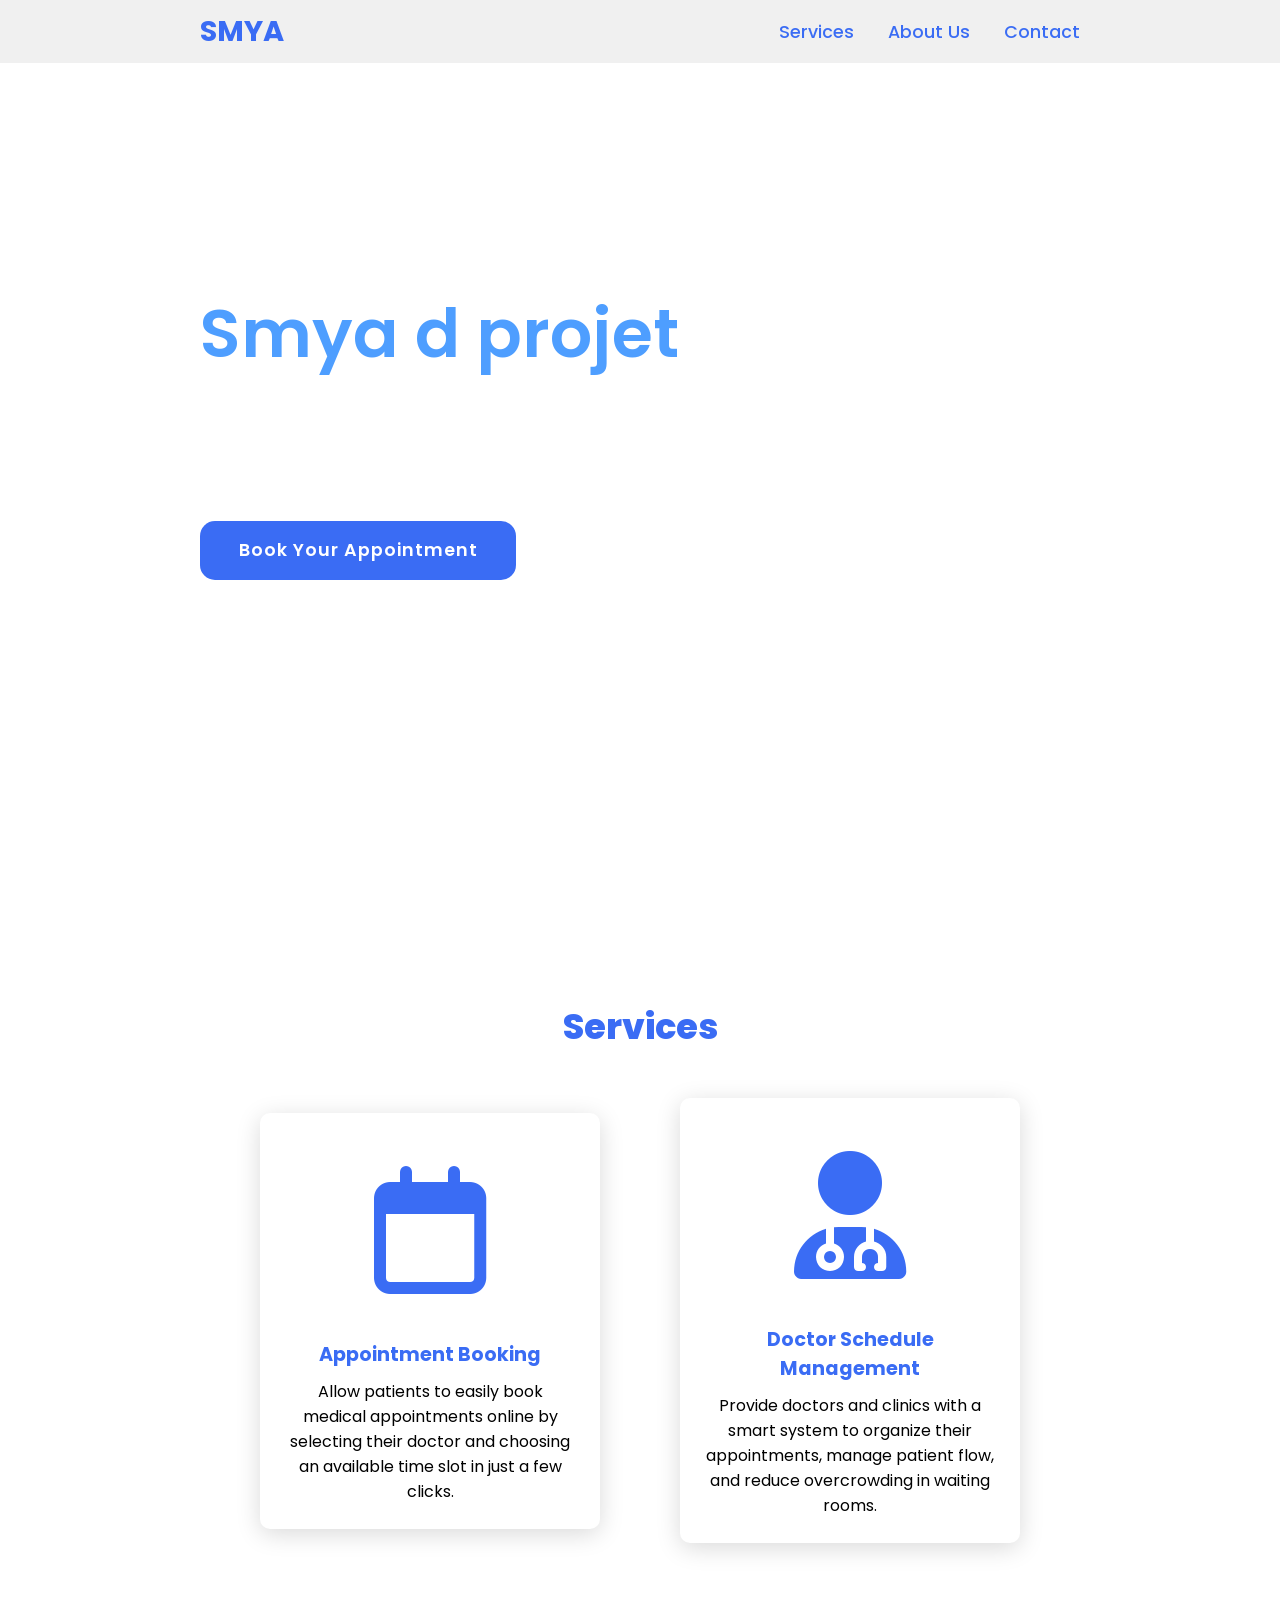
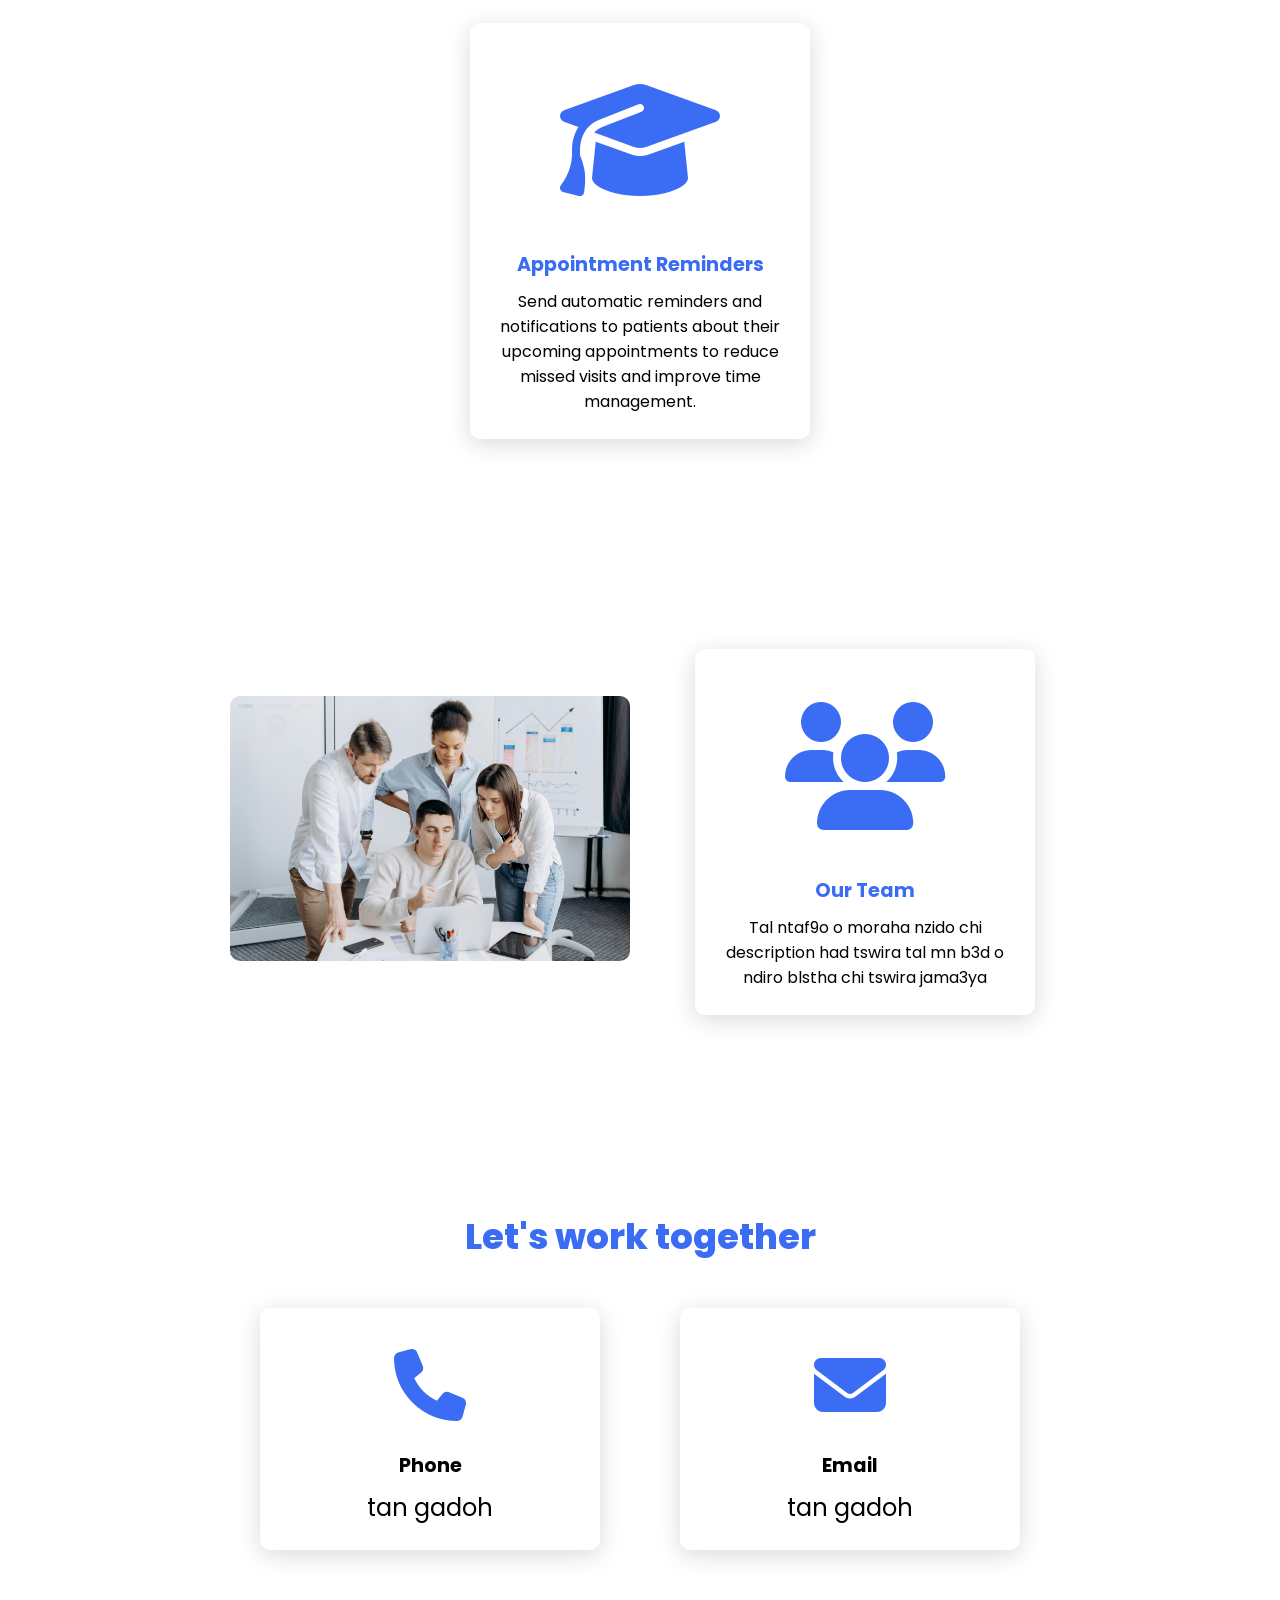
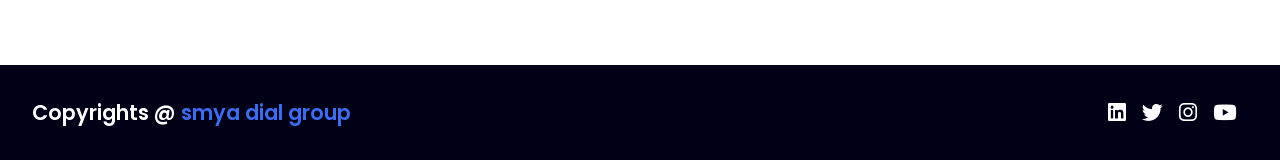
==== index.html @ 013636b7 "first commit" ====
<!DOCTYPE html>
<html lang="en">
<head>
    <meta charset="UTF-8">
    <meta http-equiv="X-UA-Compatible" content="IE=edge">
    <meta name="viewport" content="width=device-width, initial-scale=1.0">
    <link rel="stylesheet" href="https://cdnjs.cloudflare.com/ajax/libs/font-awesome/6.5.0/css/all.min.css">
    <link rel="stylesheet" href="css/style.css">
    <title>Ma3arfch Smya</title>
</head>
<body>

    <header>
        <a href="#" class="logo">Smya</a>
        <nav class="navigation">
            <a href="#services">Services</a>
            <a href="#about-us">About Us</a>
            <a href="#contact">Contact</a>
        </nav>
    </header>


    <section class="main">
        <div>
            <h2>Hello, Welcome to<br><span>Smya d projet</span></h2>
            <h3>Book doctor appointments easily and avoid long waiting times</h3>
            <a href="users.html" class="main-btn">Book Your Appointment</a>
            <div class="social-icons">
                <a href="#"><i class="fab fa-linkedin"></i></a>
                <a href="#"><i class="fab fa-twitter"></i></a>
                <a href="#"><i class="fab fa-instagram"></i></a>
                <a href="#"><i class="fab fa-youtube"></i></a>
            </div>
        </div>
    </section>

    <section class="cards" id="services">
        <h2 class="title">Services</h2>
        <div class="content">
            <div class="card">
                <div class="icon">
                    <i class="fa-regular fa-calendar"></i>
                </div>
                <div class="info">
                    <h3>Appointment Booking</h3>
                    <p>Allow patients to easily book medical appointments online by selecting their doctor and choosing an available time slot in just a few clicks.</p>
                </div>
            </div>
            <div class="card">
                <div class="icon">
                    <i class="fa-solid fa-user-doctor"></i>
                </div>
                <div class="info">
                    <h3>Doctor Schedule Management</h3>
                    <p>Provide doctors and clinics with a smart system to organize their appointments, manage patient flow, and reduce overcrowding in waiting rooms.</p>
                </div>
            </div>
            <div class="card">
                <div class="icon">
                    <i class="fas fa-graduation-cap"></i>
                </div>
                <div class="info">
                    <h3>Appointment Reminders</h3>
                    <p>Send automatic reminders and notifications to patients about their upcoming appointments to reduce missed visits and improve time management.</p>
                </div>
            </div>
        </div>
    </section>

    <section class="about-us" id="about-us">
    <div class="content">
        <div class="project-card">
            <div class="project-image">
                <img src="images/team_photo.jpg" alt="Our Team">
            </div>
        </div>
        <div class="card">
            <div class="icon">
                <i class="fa-solid fa-users"></i>
            </div>
            <div class="info">
                <h3>Our Team</h3>
                <p>
                    Tal ntaf9o o moraha nzido chi description
                    had tswira tal mn b3d o ndiro blstha chi tswira jama3ya
                </p>
            </div>
        </div>

    </div>

</section>

    <section class="cards contact" id="contact">
        <h2 class="title">Let's work together</h2>
        <div class="content">
            <div class="card">
                <div class="icon">
                    <i class="fas fa-phone"></i>
                </div>
                <div class="info">
                    <h3>Phone</h3>
                    <p>tan gadoh</p>
                </div>
            </div>
            <div class="card">
                <div class="icon">
                    <i class="fas fa-envelope"></i>
                </div>
                <div class="info">
                    <h3>Email</h3>
                    <p>tan gadoh</p>
                </div>
            </div>
        </div>
    </section>
    
    <footer class="footer">
        <p class="footer-title">Copyrights @ <span>smya dial group</span></p>
        <div class="social-icons">
            <a href="#"><i class="fab fa-linkedin"></i></a>
            <a href="#"><i class="fab fa-twitter"></i></a>
            <a href="#"><i class="fab fa-instagram"></i></a>
            <a href="#"><i class="fab fa-youtube"></i></a>
        </div>
    </footer>

</body>
</html>
---- css/style.css ----
@import url('https://fonts.googleapis.com/css2?family=Poppins:ital,wght@0,100;0,200;0,300;0,400;0,500;0,600;0,700;0,800;0,900;1,100;1,200;1,300;1,400;1,500;1,600;1,700;1,800;1,900&display=swap');

*{
    font-family: 'Poppins', sans-serif;
    margin: 0;
    padding: 0;
    box-sizing: border-box;
    scroll-behavior: smooth; 
}


header {
    background-color: #f0f0f0;
    width: 100%;
    position: fixed;
    z-index: 999;
    display: flex;
    justify-content: space-between;
    align-items: center;
    padding: 10px 200px ;
}

.logo{
    text-decoration: none;
    color: #3a6cf4;
    text-transform: uppercase;
    font-weight: 700;
    font-size: 1.8em;
}

.navigation a{
    color: #3a6cf4;
    text-decoration: none;
    font-size: 1.1em;
    font-weight: 500;
    padding-left: 30px;
}

.navigation a:hover{
    color: #601cfc;
}

section {
    padding: 100px 200px;
}

.main {
    width: 100%;
    min-height: 100vh;
    display: flex;
    align-items: center;
    background: url(images/hospital_photo.jpg) no-repeat;
    background-size: cover;
    background-position: center;
    background-attachment: fixed;
}

.main h2 {
    color: #fff;
    font-size: 1.4em;
    font-weight: 500;
}

.main h2 span {
    display: inline-block;
    margin-top: 10px;
    color: #4e9eff;
    font-size: 3em;
    font-weight: 600;
}

.main h3 {
    color: #fff;
    font-size: 2em;
    font-weight: 700;
    letter-spacing: 1px;
    margin-top: 10px;
    margin-bottom: 30px;
}

.main-btn {
    color: #fff;
    background-color: #3a6cf4;
    text-decoration: none;
    font-size: 1.1em;
    font-weight: 600;
    display: inline-block;
    padding: 0.9375em 2.1875em;
    letter-spacing: 1px;
    border-radius: 15px;
    margin-bottom: 40px;
    transition: 0.7s ease;
}

.main-btn:hover {
    background-color: #0a49f6;
    transform: scale(1.1);
}

.social-icons a {
    color: #fff;
    font-size: 1.7em;
    padding-right: 30px;
}

.title {
    display: flex;
    justify-content: center;
    color: #3a6cf4;
    font-size: 2.2em;
    font-weight: 800;
    margin-bottom: 30px;
}

.content {
    display: flex;
    justify-content: center;
    flex-direction: row;
    flex-wrap: wrap;
}

.card {
    background-color: #fff;
    width: 21.25em;
    box-shadow: 0 5px 25px rgba(1 1 1 / 15%);
    border-radius: 10px;
    padding: 25px;
    margin: 15px;
    transition: 0.7s ease;
}

.card:hover {
    transform: scale(1.1);
}

.card .icon {
    color: #3a6cf4;
    font-size: 8em;
    text-align: center;
}

.info {
    text-align: center;
}

.info h3{
    color: #3a6cf4;
    font-size: 1.2em;
    font-weight: 700;
    margin: 10px;
}

.about-us{
    padding: 80px 100px;
}

.content{
    display: flex;
    align-items: center;
    justify-content: center;
    gap: 50px;
}

.project-image img{
    width: 400px;
    border-radius: 10px;
}

.contact .icon{
    font-size: 4.5em;
}

.contact .info h3 {
    color: #000;
}

.contact .info p {
    font-size: 1.5em;
}

.footer {
    background-color: #000016;
    color: #fff;
    padding: 2em;
    display: flex;
    justify-content: space-between;
}

.footer-title {
    font-size: 1.3em;
    font-weight: 600;
}

.footer-title span {
    color: #3a6cf4;
}

.footer .social-icons a{
    font-size: 1.3em;
    padding: 0 12px 0 0;
}

@media (max-width:1023px){
    header{
        padding: 12px 20px;
        flex-wrap: wrap;
    }

    .navigation a{
        padding-left: 10px;
        font-size: 1em;
    }

    .title{
        font-size: 1.8em;
    }

    section{
        padding: 60px 20px;
    }

    /* Main Section */
    .main {
        background-attachment: scroll; /* Fixed background can break on tablets */
        min-height: 70vh;
    }

    .main h2 {
        font-size: 1.2em;
    }

    .main h2 span {
        font-size: 2.2em;
    }

    .main h3 {
        font-size: 1.6em;
    }

    .main-btn {
        padding: 0.8em 1.8em;
        font-size: 1em;
    }

    .social-icons a {
        font-size: 1.5em;
        padding-right: 15px;
    }

    /* Cards */
    .content {
        flex-direction: column;
        align-items: center;
        gap: 25px;
    }

    .card {
        width: 90%;
        max-width: 400px;
    }

    /* About Us */
    .about-us .content {
        flex-direction: column;
        align-items: center;
    }

    .project-image img {
        width: 100%;
        max-width: 350px;
    }
}

@media (max-width:641px){
    body{
        font-size: 14px;
    }

    .main h2 {
        font-size: 1em;
    }

    .main h2 span {
        font-size: 1.8em;
    }

    .main h3 {
        font-size: 1.2em;
    }

    .main-btn {
        font-size: 0.95em;
        padding: 0.7em 1.5em;
    }

    .card .icon {
        font-size: 6em;
    }

    .contact .icon {
        font-size: 3.5em;
    }

    .footer {
        flex-direction: column;
        gap: 20px;
        text-align: center;
    }
}

@media (max-width:480px){
    .main {
        min-height: 60vh;
        padding: 0 10px;
    }

    .main h2 {
        font-size: 0.9em;
    }

    .main h2 span {
        font-size: 1.6em;
    }

    .main h3 {
        font-size: 1.1em;
    }

    .main-btn {
        font-size: 0.9em;
        padding: 0.6em 1.2em;
    }

    .card {
        padding: 20px;
    }
}
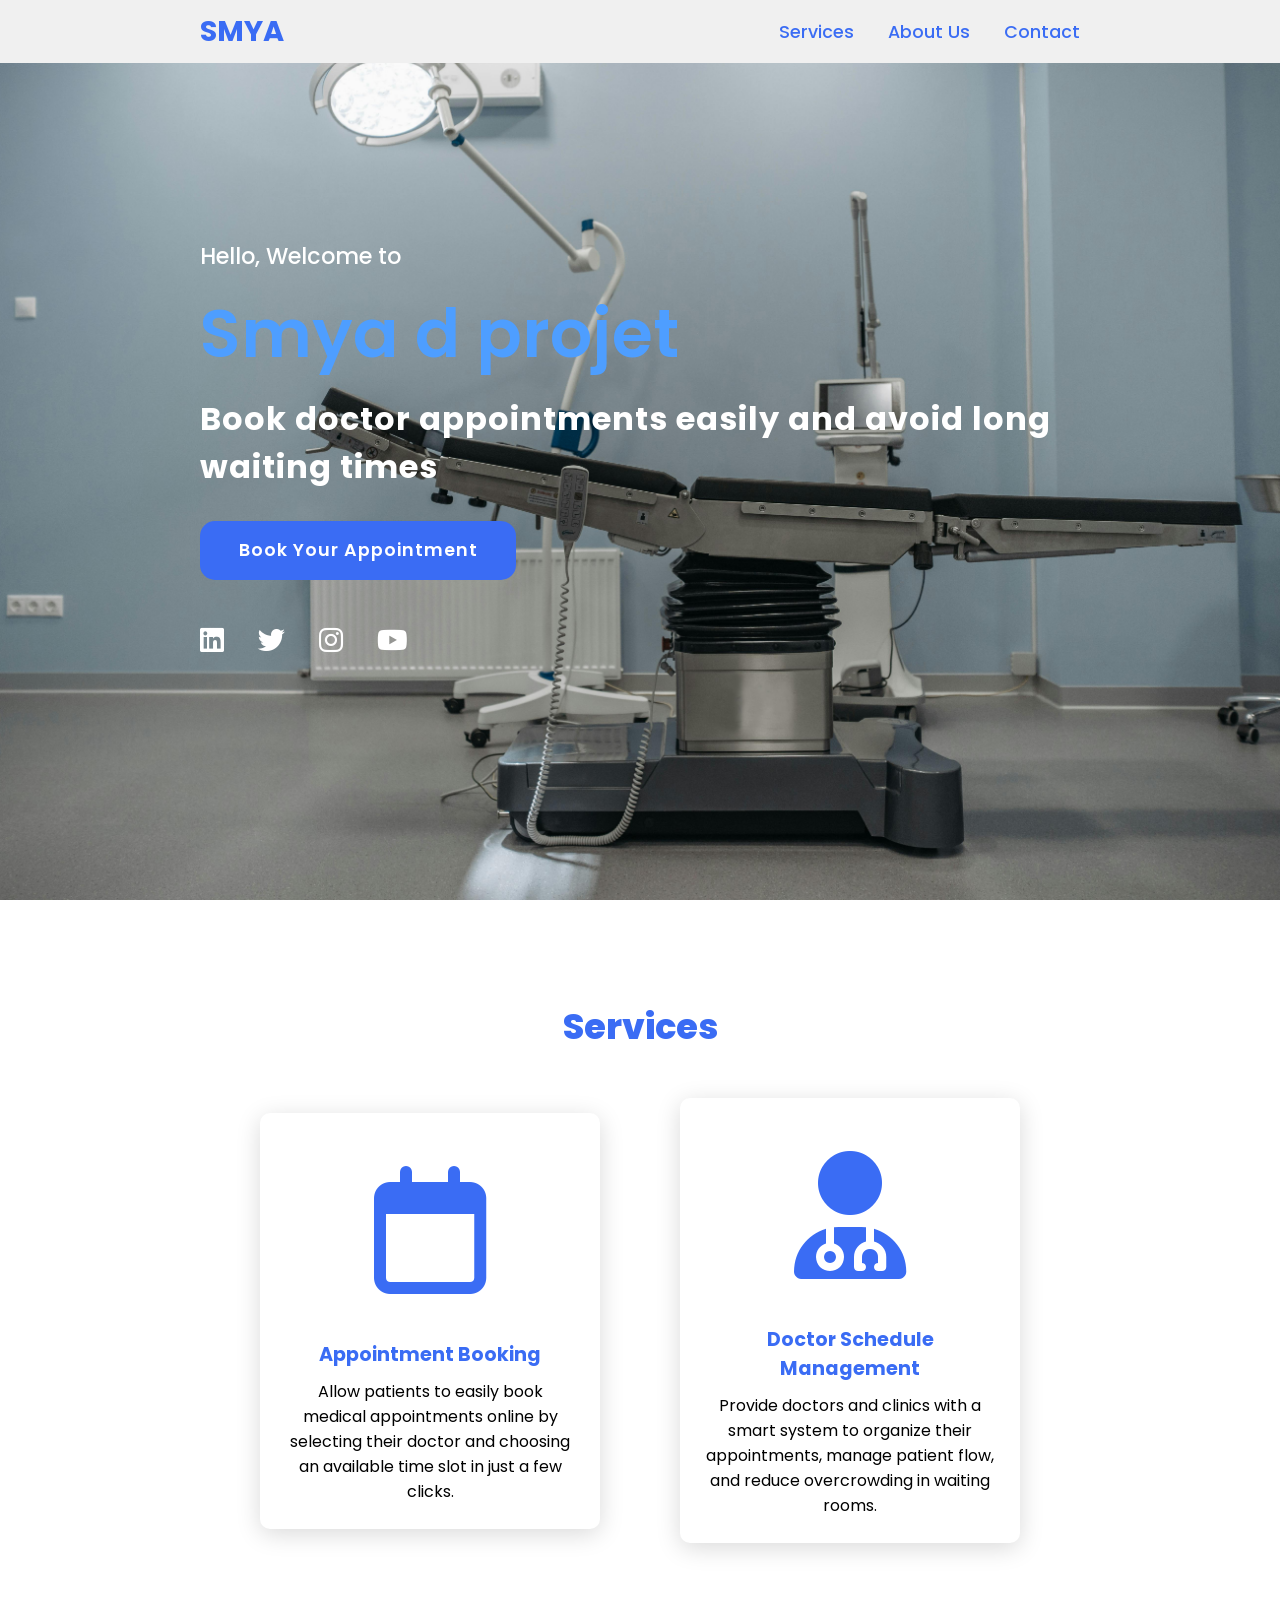
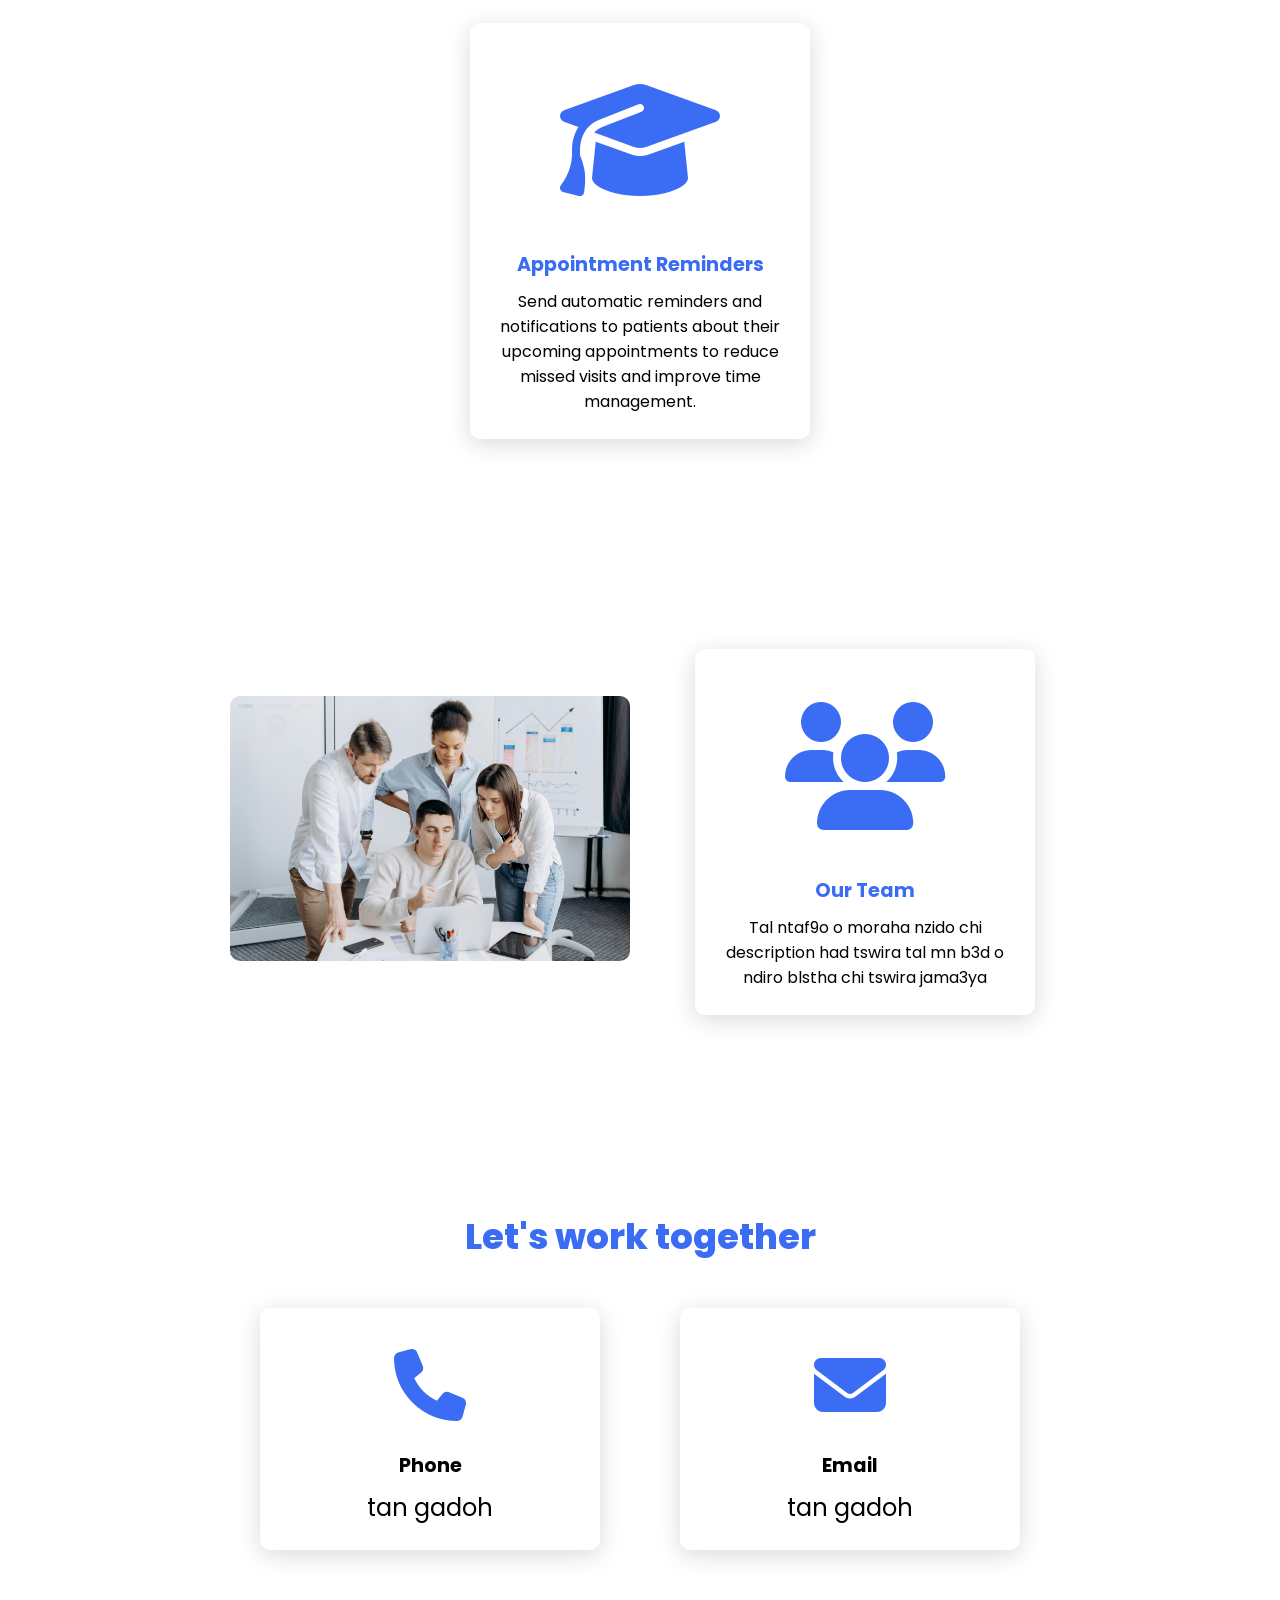
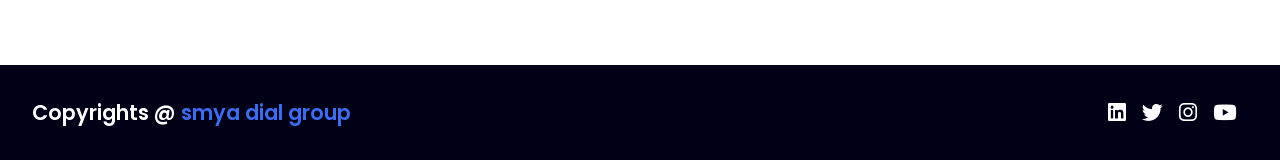
==== commit e3073eae: "Structure" ====
--- a/index.html
+++ b/index.html
@@ -5,7 +5,7 @@
     <meta http-equiv="X-UA-Compatible" content="IE=edge">
     <meta name="viewport" content="width=device-width, initial-scale=1.0">
     <link rel="stylesheet" href="https://cdnjs.cloudflare.com/ajax/libs/font-awesome/6.5.0/css/all.min.css">
-    <link rel="stylesheet" href="css/style.css">
+    <link rel="stylesheet" href="style.css">
     <title>Ma3arfch Smya</title>
 </head>
 <body>
--- a/style.css
+++ b/style.css
@@ -0,0 +1,337 @@
+@import url('https://fonts.googleapis.com/css2?family=Poppins:ital,wght@0,100;0,200;0,300;0,400;0,500;0,600;0,700;0,800;0,900;1,100;1,200;1,300;1,400;1,500;1,600;1,700;1,800;1,900&display=swap');
+
+*{
+    font-family: 'Poppins', sans-serif;
+    margin: 0;
+    padding: 0;
+    box-sizing: border-box;
+    scroll-behavior: smooth; 
+}
+
+
+header {
+    background-color: #f0f0f0;
+    width: 100%;
+    position: fixed;
+    z-index: 999;
+    display: flex;
+    justify-content: space-between;
+    align-items: center;
+    padding: 10px 200px ;
+}
+
+.logo{
+    text-decoration: none;
+    color: #3a6cf4;
+    text-transform: uppercase;
+    font-weight: 700;
+    font-size: 1.8em;
+}
+
+.navigation a{
+    color: #3a6cf4;
+    text-decoration: none;
+    font-size: 1.1em;
+    font-weight: 500;
+    padding-left: 30px;
+}
+
+.navigation a:hover{
+    color: #601cfc;
+}
+
+section {
+    padding: 100px 200px;
+}
+
+.main {
+    width: 100%;
+    min-height: 100vh;
+    display: flex;
+    align-items: center;
+    background: url(images/hospital_photo.jpg) no-repeat;
+    background-size: cover;
+    background-position: center;
+    background-attachment: fixed;
+}
+
+.main h2 {
+    color: #fff;
+    font-size: 1.4em;
+    font-weight: 500;
+}
+
+.main h2 span {
+    display: inline-block;
+    margin-top: 10px;
+    color: #4e9eff;
+    font-size: 3em;
+    font-weight: 600;
+}
+
+.main h3 {
+    color: #fff;
+    font-size: 2em;
+    font-weight: 700;
+    letter-spacing: 1px;
+    margin-top: 10px;
+    margin-bottom: 30px;
+}
+
+.main-btn {
+    color: #fff;
+    background-color: #3a6cf4;
+    text-decoration: none;
+    font-size: 1.1em;
+    font-weight: 600;
+    display: inline-block;
+    padding: 0.9375em 2.1875em;
+    letter-spacing: 1px;
+    border-radius: 15px;
+    margin-bottom: 40px;
+    transition: 0.7s ease;
+}
+
+.main-btn:hover {
+    background-color: #0a49f6;
+    transform: scale(1.1);
+}
+
+.social-icons a {
+    color: #fff;
+    font-size: 1.7em;
+    padding-right: 30px;
+}
+
+.title {
+    display: flex;
+    justify-content: center;
+    color: #3a6cf4;
+    font-size: 2.2em;
+    font-weight: 800;
+    margin-bottom: 30px;
+}
+
+.content {
+    display: flex;
+    justify-content: center;
+    flex-direction: row;
+    flex-wrap: wrap;
+}
+
+.card {
+    background-color: #fff;
+    width: 21.25em;
+    box-shadow: 0 5px 25px rgba(1 1 1 / 15%);
+    border-radius: 10px;
+    padding: 25px;
+    margin: 15px;
+    transition: 0.7s ease;
+}
+
+.card:hover {
+    transform: scale(1.1);
+}
+
+.card .icon {
+    color: #3a6cf4;
+    font-size: 8em;
+    text-align: center;
+}
+
+.info {
+    text-align: center;
+}
+
+.info h3{
+    color: #3a6cf4;
+    font-size: 1.2em;
+    font-weight: 700;
+    margin: 10px;
+}
+
+.about-us{
+    padding: 80px 100px;
+}
+
+.content{
+    display: flex;
+    align-items: center;
+    justify-content: center;
+    gap: 50px;
+}
+
+.project-image img{
+    width: 400px;
+    border-radius: 10px;
+}
+
+.contact .icon{
+    font-size: 4.5em;
+}
+
+.contact .info h3 {
+    color: #000;
+}
+
+.contact .info p {
+    font-size: 1.5em;
+}
+
+.footer {
+    background-color: #000016;
+    color: #fff;
+    padding: 2em;
+    display: flex;
+    justify-content: space-between;
+}
+
+.footer-title {
+    font-size: 1.3em;
+    font-weight: 600;
+}
+
+.footer-title span {
+    color: #3a6cf4;
+}
+
+.footer .social-icons a{
+    font-size: 1.3em;
+    padding: 0 12px 0 0;
+}
+
+@media (max-width:1023px){
+    header{
+        padding: 12px 20px;
+        flex-wrap: wrap;
+    }
+
+    .navigation a{
+        padding-left: 10px;
+        font-size: 1em;
+    }
+
+    .title{
+        font-size: 1.8em;
+    }
+
+    section{
+        padding: 60px 20px;
+    }
+
+    /* Main Section */
+    .main {
+        background-attachment: scroll; /* Fixed background can break on tablets */
+        min-height: 70vh;
+    }
+
+    .main h2 {
+        font-size: 1.2em;
+    }
+
+    .main h2 span {
+        font-size: 2.2em;
+    }
+
+    .main h3 {
+        font-size: 1.6em;
+    }
+
+    .main-btn {
+        padding: 0.8em 1.8em;
+        font-size: 1em;
+    }
+
+    .social-icons a {
+        font-size: 1.5em;
+        padding-right: 15px;
+    }
+
+    /* Cards */
+    .content {
+        flex-direction: column;
+        align-items: center;
+        gap: 25px;
+    }
+
+    .card {
+        width: 90%;
+        max-width: 400px;
+    }
+
+    /* About Us */
+    .about-us .content {
+        flex-direction: column;
+        align-items: center;
+    }
+
+    .project-image img {
+        width: 100%;
+        max-width: 350px;
+    }
+}
+
+@media (max-width:641px){
+    body{
+        font-size: 14px;
+    }
+
+    .main h2 {
+        font-size: 1em;
+    }
+
+    .main h2 span {
+        font-size: 1.8em;
+    }
+
+    .main h3 {
+        font-size: 1.2em;
+    }
+
+    .main-btn {
+        font-size: 0.95em;
+        padding: 0.7em 1.5em;
+    }
+
+    .card .icon {
+        font-size: 6em;
+    }
+
+    .contact .icon {
+        font-size: 3.5em;
+    }
+
+    .footer {
+        flex-direction: column;
+        gap: 20px;
+        text-align: center;
+    }
+}
+
+@media (max-width:480px){
+    .main {
+        min-height: 60vh;
+        padding: 0 10px;
+    }
+
+    .main h2 {
+        font-size: 0.9em;
+    }
+
+    .main h2 span {
+        font-size: 1.6em;
+    }
+
+    .main h3 {
+        font-size: 1.1em;
+    }
+
+    .main-btn {
+        font-size: 0.9em;
+        padding: 0.6em 1.2em;
+    }
+
+    .card {
+        padding: 20px;
+    }
+}
